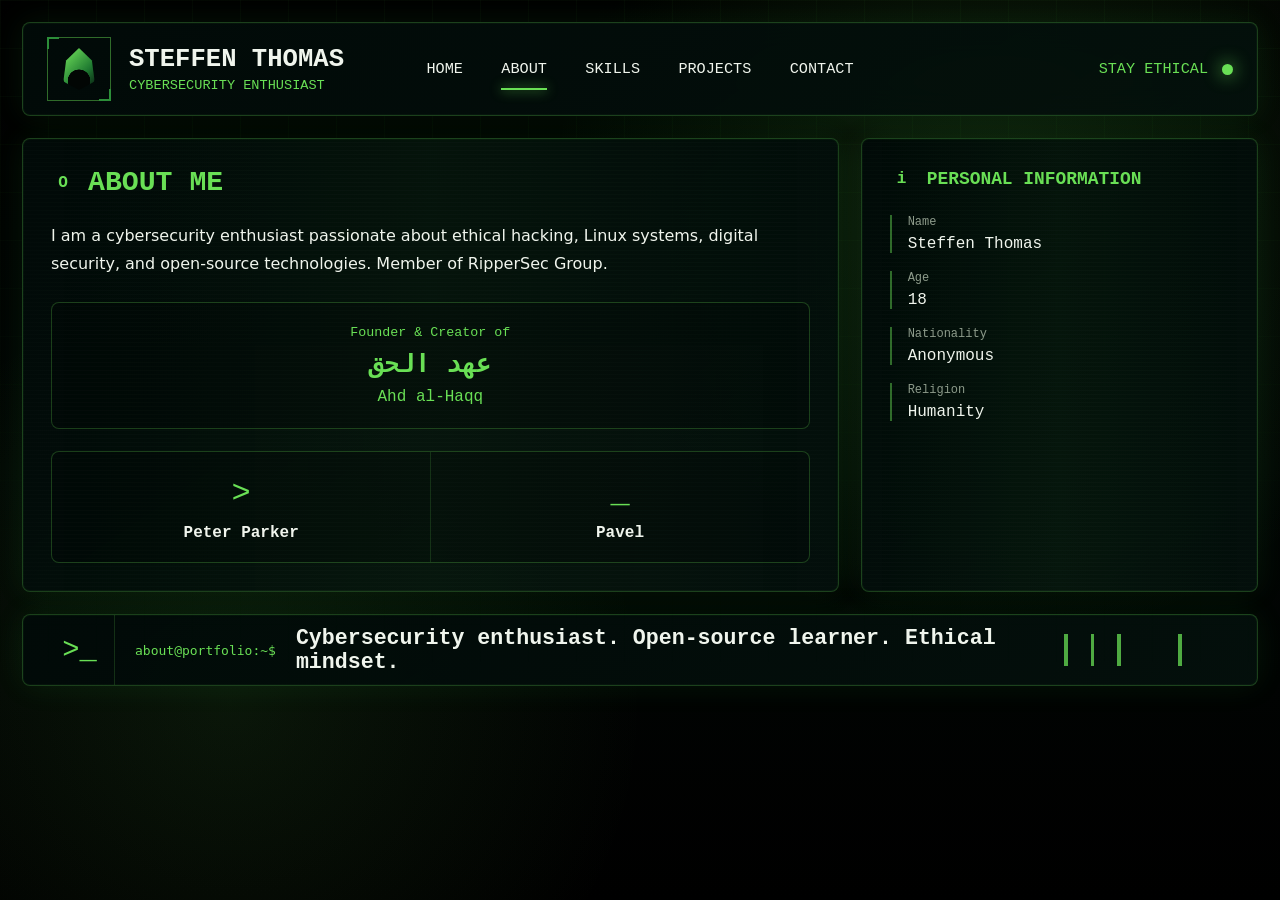
==== about.html @ a9b75145 "Add files via upload" ====
<!doctype html>
<html lang="en">
  <head>
    <meta charset="utf-8">
    <meta name="viewport" content="width=device-width, initial-scale=1">
    <title>About | Cyber Portfolio</title>
    <link rel="stylesheet" href="styles.css">
  </head>
  <body data-page="about">
    <div class="page-shell">
      <header class="site-header">
        <a class="brand" href="index.html" aria-label="Go to home">
          <span class="brand-mark" aria-hidden="true">
            <span class="brand-hood"></span>
          </span>
          <span>
            <strong>Steffen Thomas</strong>
            <small>Cybersecurity Enthusiast</small>
          </span>
        </a>

        <nav class="main-nav" aria-label="Main navigation">
          <a data-nav="home" href="index.html">Home</a>
          <a data-nav="about" href="about.html">About</a>
          <a data-nav="skills" href="skills.html">Skills</a>
          <a data-nav="projects" href="projects.html">Projects</a>
          <a data-nav="contact" href="contact.html">Contact</a>
        </nav>

        <div class="status-pill">
          <span>Stay Ethical</span>
          <i aria-hidden="true"></i>
        </div>
      </header>

      <main class="page-main two-column">
        <section class="panel about-panel">
          <div class="panel-title">
            <span class="icon user" aria-hidden="true"></span>
            <h1>About Me</h1>
          </div>
          <p>
            I am a cybersecurity enthusiast passionate about ethical hacking,
            Linux systems, digital security, and open-source technologies.
            Member of RipperSec Group.
          </p>
          <div class="highlight-box">
            <small>Founder & Creator of</small>
            <strong>عهد الحق</strong>
            <span>Ahd al-Haqq</span>
          </div>
          <div class="alias-grid">
            <div>
              <span class="alias-icon">></span>
              <strong>Peter Parker</strong>
            </div>
            <div>
              <span class="alias-icon">_</span>
              <strong>Pavel</strong>
            </div>
          </div>
        </section>

        <aside class="panel profile-card">
          <div class="panel-title">
            <span class="icon id" aria-hidden="true"></span>
            <h2>Personal Information</h2>
          </div>
          <dl class="info-list stacked">
            <div>
              <dt>Name</dt>
              <dd>Steffen Thomas</dd>
            </div>
            <div>
              <dt>Age</dt>
              <dd>18</dd>
            </div>
            <div>
              <dt>Nationality</dt>
              <dd>Anonymous</dd>
            </div>
            <div>
              <dt>Religion</dt>
              <dd>Humanity</dd>
            </div>
          </dl>
        </aside>
      </main>

      <footer class="terminal-footer">
        <span class="prompt">>_</span>
        <code>about@portfolio:~$</code>
        <strong>Cybersecurity enthusiast. Open-source learner. Ethical mindset.</strong>
        <span class="pulse-line" aria-hidden="true"></span>
      </footer>
    </div>

    <script src="script.js"></script>
  </body>
</html>
---- styles.css ----
:root {
  --bg: #020604;
  --panel: rgba(2, 14, 12, 0.9);
  --panel-soft: rgba(5, 24, 18, 0.78);
  --green: #69df55;
  --green-soft: #2c8e39;
  --text: #f0f5ed;
  --muted: #8d9b8b;
  --line: rgba(105, 223, 85, 0.25);
  --line-strong: rgba(105, 223, 85, 0.45);
  --shadow: 0 0 32px rgba(63, 255, 86, 0.08);
  --mono: "Cascadia Mono", "Consolas", "Courier New", monospace;
  --sans: Inter, system-ui, -apple-system, BlinkMacSystemFont, "Segoe UI", sans-serif;
}

* {
  box-sizing: border-box;
}

html {
  scroll-behavior: smooth;
}

body {
  min-height: 100vh;
  margin: 0;
  color: var(--text);
  font-family: var(--mono);
  background:
    radial-gradient(circle at 78% 22%, rgba(105, 223, 85, 0.13), transparent 28rem),
    radial-gradient(circle at 18% 78%, rgba(105, 223, 85, 0.09), transparent 26rem),
    linear-gradient(180deg, #000 0%, var(--bg) 52%, #000 100%);
}

body::before {
  position: fixed;
  inset: 0;
  pointer-events: none;
  content: "";
  background-image:
    linear-gradient(rgba(105, 223, 85, 0.035) 1px, transparent 1px),
    linear-gradient(90deg, rgba(105, 223, 85, 0.035) 1px, transparent 1px);
  background-size: 48px 48px;
  mask-image: linear-gradient(180deg, #000, transparent 78%);
}

a {
  color: var(--green);
  text-decoration-color: rgba(105, 223, 85, 0.45);
  text-underline-offset: 0.2em;
}

.page-shell {
  width: min(1440px, 100%);
  margin: 0 auto;
  padding: 22px;
}

.site-header,
.terminal-footer,
.panel {
  border: 1px solid var(--line);
  background: linear-gradient(145deg, rgba(1, 10, 8, 0.96), rgba(4, 17, 13, 0.88));
  box-shadow: var(--shadow), inset 0 0 0 1px rgba(105, 223, 85, 0.04);
}

.site-header {
  position: sticky;
  top: 0;
  z-index: 10;
  display: grid;
  grid-template-columns: minmax(220px, 1fr) auto minmax(160px, 1fr);
  align-items: center;
  gap: 20px;
  min-height: 84px;
  padding: 14px 24px;
  border-radius: 8px;
  backdrop-filter: blur(16px);
}

.brand {
  display: inline-flex;
  align-items: center;
  gap: 18px;
  color: var(--text);
  text-decoration: none;
}

.brand strong {
  display: block;
  font-size: clamp(1.1rem, 2vw, 1.75rem);
  letter-spacing: 0;
  text-transform: uppercase;
}

.brand small {
  display: block;
  margin-top: 4px;
  color: var(--green);
  font-size: 0.85rem;
  text-transform: uppercase;
}

.brand-mark {
  position: relative;
  display: grid;
  width: 64px;
  height: 64px;
  place-items: center;
  border: 1px solid var(--line-strong);
}

.brand-mark::before,
.brand-mark::after {
  position: absolute;
  width: 10px;
  height: 10px;
  border: solid var(--green-soft);
  content: "";
}

.brand-mark::before {
  top: -1px;
  left: -1px;
  border-width: 2px 0 0 2px;
}

.brand-mark::after {
  right: -1px;
  bottom: -1px;
  border-width: 0 2px 2px 0;
}

.brand-hood {
  width: 34px;
  height: 42px;
  border-radius: 50% 50% 42% 42%;
  background:
    radial-gradient(circle at 50% 78%, #020604 0 30%, transparent 31%),
    linear-gradient(135deg, #79ec5f, #1f7a31 62%, #06130e);
  clip-path: polygon(50% 0, 88% 30%, 96% 80%, 50% 100%, 4% 80%, 12% 30%);
}

.main-nav {
  display: flex;
  align-items: center;
  justify-content: center;
  gap: clamp(16px, 3vw, 44px);
}

.main-nav a {
  position: relative;
  color: var(--text);
  font-size: 0.95rem;
  text-decoration: none;
  text-transform: uppercase;
}

.main-nav a::after {
  position: absolute;
  right: 0;
  bottom: -12px;
  left: 0;
  height: 2px;
  background: var(--green);
  box-shadow: 0 0 12px var(--green);
  opacity: 0;
  transform: scaleX(0.4);
  transition: opacity 160ms ease, transform 160ms ease;
  content: "";
}

.main-nav a:hover::after,
.main-nav a.active::after {
  opacity: 1;
  transform: scaleX(1);
}

.status-pill {
  display: flex;
  align-items: center;
  justify-content: flex-end;
  gap: 14px;
  color: var(--green);
  font-size: 0.95rem;
  text-transform: uppercase;
}

.status-pill i {
  width: 11px;
  height: 11px;
  border-radius: 50%;
  background: var(--green);
  box-shadow: 0 0 18px var(--green);
}

.dashboard,
.page-main {
  display: grid;
  gap: 22px;
  margin-top: 22px;
}

.dashboard {
  grid-template-columns: minmax(260px, 0.95fr) minmax(320px, 1.05fr) minmax(280px, 1fr);
}

.page-main {
  grid-template-columns: repeat(12, minmax(0, 1fr));
}

.home-grid .hero-panel {
  grid-column: span 7;
}

.home-grid .home-profile {
  grid-column: span 5;
}

.home-grid .mission-panel,
.home-grid .motto-panel {
  grid-column: span 6;
}

.two-column > :first-child {
  grid-column: span 8;
}

.two-column > :last-child {
  grid-column: span 4;
}

.wide-panel {
  grid-column: 1 / -1;
}

.project-grid .tool-panel,
.contact-grid .contact-panel,
.contact-grid .group-panel {
  grid-column: span 6;
}

.contact-grid .social-panel {
  grid-column: 1 / -1;
}

.panel {
  position: relative;
  overflow: hidden;
  min-width: 0;
  border-radius: 8px;
  padding: 28px;
}

.panel::before {
  position: absolute;
  inset: 0;
  pointer-events: none;
  content: "";
  background:
    linear-gradient(90deg, transparent, rgba(105, 223, 85, 0.06), transparent),
    repeating-linear-gradient(0deg, rgba(255, 255, 255, 0.018) 0 1px, transparent 1px 4px);
  opacity: 0.7;
}

.panel > * {
  position: relative;
  z-index: 1;
}

.panel-title {
  display: flex;
  align-items: center;
  gap: 13px;
  margin-bottom: 24px;
  color: var(--green);
}

.panel-title h2 {
  margin: 0;
  font-size: clamp(1rem, 1.4vw, 1.35rem);
  text-transform: uppercase;
}

.panel-title h1 {
  margin: 0;
  font-size: clamp(1.25rem, 2.2vw, 2rem);
  text-transform: uppercase;
}

.icon {
  display: inline-grid;
  width: 24px;
  height: 24px;
  place-items: center;
  color: var(--green);
}

.icon::before {
  font-weight: 800;
}

.bolt::before { content: "Z"; }
.user::before { content: "O"; }
.id::before { content: "i"; }
.mail::before { content: "@"; }
.target::before { content: "+"; }
.group::before { content: "oo"; }
.wrench::before { content: "x"; }
.globe::before { content: "#"; }

.skill-list,
.mission-list {
  display: grid;
  gap: 0;
  padding: 0;
  margin: 0;
  list-style: none;
}

.skill-list li {
  display: flex;
  gap: 14px;
  align-items: center;
  min-height: 46px;
  border-bottom: 1px solid rgba(105, 223, 85, 0.12);
  color: var(--text);
  font-size: 0.95rem;
}

.skill-list span {
  color: var(--green);
}

.about-panel p,
.contact-panel p,
.tool-card p,
.hero-panel p {
  color: var(--text);
  font-family: var(--sans);
  font-size: 1rem;
  line-height: 1.75;
}

.hero-panel {
  min-height: 420px;
  align-content: center;
}

.hero-panel p {
  max-width: 720px;
  font-size: clamp(1.05rem, 1.8vw, 1.35rem);
}

.hero-actions {
  display: flex;
  flex-wrap: wrap;
  gap: 14px;
  margin-top: 28px;
}

.highlight-box,
.alias-grid,
.tool-card {
  border: 1px solid var(--line);
  border-radius: 8px;
  background: rgba(0, 0, 0, 0.18);
}

.highlight-box {
  display: grid;
  justify-items: center;
  gap: 8px;
  margin-top: 24px;
  padding: 22px;
  text-align: center;
}

.highlight-box small,
.highlight-box span {
  color: var(--green);
}

.highlight-box strong {
  color: var(--green);
  font-size: clamp(1.15rem, 2vw, 2rem);
}

.alias-grid {
  display: grid;
  grid-template-columns: 1fr 1fr;
  margin-top: 22px;
}

.alias-grid div {
  display: grid;
  justify-items: center;
  gap: 10px;
  padding: 20px 10px;
  text-align: center;
}

.alias-grid div + div {
  border-left: 1px solid rgba(105, 223, 85, 0.16);
}

.alias-icon {
  display: grid;
  width: 42px;
  height: 42px;
  place-items: center;
  color: var(--green);
  font-size: 2rem;
}

.profile-panel {
  grid-row: span 2;
}

.info-list {
  display: grid;
  grid-template-columns: 1fr 1fr;
  gap: 18px;
  margin: 0 0 24px;
}

.info-list.stacked {
  grid-template-columns: 1fr;
}

.info-list div {
  padding-left: 16px;
  border-left: 2px solid var(--line-strong);
}

.info-list dt {
  color: var(--muted);
  font-size: 0.75rem;
}

.info-list dd {
  margin: 6px 0 0;
  font-size: 1rem;
}

.portrait-wrap {
  position: relative;
  display: grid;
  min-height: 420px;
  place-items: end center;
  margin: 8px -14px 0;
}

.portrait-wrap::before {
  position: absolute;
  width: min(92%, 420px);
  aspect-ratio: 1;
  border: 1px solid rgba(105, 223, 85, 0.22);
  border-radius: 50%;
  background:
    repeating-radial-gradient(circle, rgba(105, 223, 85, 0.18) 0 1px, transparent 1px 22px),
    conic-gradient(from 80deg, transparent, rgba(105, 223, 85, 0.35), transparent 42%);
  filter: drop-shadow(0 0 26px rgba(105, 223, 85, 0.15));
  content: "";
}

.portrait-wrap img {
  position: relative;
  width: min(95%, 420px);
  max-height: 520px;
  object-fit: contain;
  filter: drop-shadow(0 0 24px rgba(91, 236, 81, 0.23));
}

blockquote {
  margin: 8px 0 0;
  padding: 18px;
  border: 1px solid var(--line);
  border-radius: 8px;
  color: var(--text);
  font-family: var(--sans);
  line-height: 1.55;
  text-align: center;
}

.contact-row,
.group-item,
.motto-panel {
  display: flex;
  align-items: center;
  gap: 18px;
}

.telegram-mark {
  display: grid;
  flex: 0 0 auto;
  width: 68px;
  height: 68px;
  place-items: center;
  border-radius: 50%;
  color: #fff;
  background: linear-gradient(145deg, #2db7ff, #0977d8);
  font: 800 2rem var(--sans);
  box-shadow: 0 0 24px rgba(45, 183, 255, 0.28);
}

.contact-row strong,
.contact-row a {
  display: block;
}

.mission-list {
  gap: 14px;
}

.mission-list li {
  position: relative;
  padding-left: 30px;
  font-family: var(--sans);
}

.mission-list li::before {
  position: absolute;
  left: 0;
  width: 14px;
  height: 14px;
  border: 2px solid var(--green);
  border-radius: 50%;
  box-shadow: inset 0 0 0 3px rgba(105, 223, 85, 0.16);
  content: "";
}

.group-panel {
  align-self: stretch;
}

.group-item {
  align-items: flex-start;
  padding: 18px 0;
  border-bottom: 1px solid rgba(105, 223, 85, 0.14);
}

.group-item:last-child {
  border-bottom: 0;
}

.group-item strong,
.group-item small,
.group-item a {
  display: block;
}

.group-item small {
  margin: 8px 0 14px;
  color: var(--green);
  word-break: break-word;
}

.mini-avatar {
  display: block;
  flex: 0 0 auto;
  width: 72px;
  height: 72px;
  border: 1px solid var(--line);
  border-radius: 8px;
  background:
    radial-gradient(circle at 50% 56%, #000 0 26%, transparent 27%),
    linear-gradient(145deg, #0f241b, #06100c);
}

.group-symbol {
  display: grid;
  flex: 0 0 auto;
  width: 72px;
  height: 72px;
  place-items: center;
  color: var(--green);
  font-size: 2.2rem;
}

.button-link {
  display: inline-block;
  width: 132px;
  padding: 10px 14px;
  border: 1px solid var(--line-strong);
  border-radius: 6px;
  text-align: center;
  text-decoration: none;
  text-transform: uppercase;
}

.button-link.ghost {
  color: var(--text);
  border-color: rgba(240, 245, 237, 0.24);
}

.tool-card {
  display: grid;
  grid-template-columns: 92px 1fr;
  gap: 22px;
  align-items: center;
  padding: 20px;
}

.terminal-icon {
  display: grid;
  width: 92px;
  aspect-ratio: 1;
  place-items: center;
  border: 1px solid var(--line-strong);
  border-radius: 8px;
  color: var(--green);
  font-size: 1.8rem;
}

.tool-card h3 {
  margin: 0 0 14px;
  color: var(--green);
  font-size: clamp(1.4rem, 3vw, 2.1rem);
}

.tool-card h2 {
  margin: 0 0 14px;
  color: var(--green);
  font-size: clamp(1.4rem, 3vw, 2.1rem);
}

.social-panel {
  align-self: start;
}

.motto-panel {
  justify-content: space-between;
  min-height: 138px;
}

.motto-panel strong {
  color: var(--green);
  font-size: clamp(1rem, 1.6vw, 1.3rem);
  line-height: 1.7;
  text-transform: uppercase;
}

.small-portrait {
  width: 72px;
  height: 86px;
  border: 1px solid var(--line);
  border-radius: 8px;
  background:
    radial-gradient(circle at 50% 62%, #000 0 30%, transparent 31%),
    linear-gradient(145deg, #10271d, #06110d);
}

.fingerprint {
  width: 82px;
  height: 82px;
  border-radius: 50%;
  background:
    repeating-radial-gradient(ellipse at center, transparent 0 5px, rgba(105, 223, 85, 0.75) 6px 8px, transparent 9px 13px);
  mask-image: radial-gradient(ellipse at center, #000 58%, transparent 59%);
}

.terminal-footer {
  display: grid;
  grid-template-columns: 70px auto 1fr 190px;
  align-items: center;
  gap: 20px;
  min-height: 70px;
  margin-top: 22px;
  padding: 0 22px;
  border-radius: 8px;
}

.prompt {
  display: grid;
  height: 70px;
  place-items: center;
  border-right: 1px solid rgba(105, 223, 85, 0.18);
  color: var(--green);
  font-size: 1.8rem;
}

.terminal-footer code {
  color: var(--green);
}

.terminal-footer strong {
  justify-self: center;
  font-size: clamp(1rem, 1.8vw, 1.35rem);
}

.pulse-line {
  height: 32px;
  background:
    linear-gradient(90deg, transparent 0 10%, var(--green) 10% 12%, transparent 12% 24%, var(--green) 24% 26%, transparent 26% 38%, var(--green) 38% 40%, transparent 40% 70%, var(--green) 70% 72%, transparent 72% 100%);
  opacity: 0.75;
}

@media (max-width: 1120px) {
  .site-header {
    grid-template-columns: 1fr;
  }

  .main-nav {
    order: 3;
    flex-wrap: wrap;
  }

  .status-pill {
    justify-content: flex-start;
  }

  .dashboard {
    grid-template-columns: 1fr 1fr;
  }

  .page-main,
  .home-grid,
  .two-column,
  .project-grid,
  .contact-grid {
    grid-template-columns: 1fr 1fr;
  }

  .home-grid .hero-panel,
  .home-grid .home-profile,
  .home-grid .mission-panel,
  .home-grid .motto-panel,
  .two-column > :first-child,
  .two-column > :last-child,
  .project-grid .tool-panel,
  .contact-grid .contact-panel,
  .contact-grid .group-panel,
  .contact-grid .social-panel,
  .wide-panel {
    grid-column: auto;
  }

  .profile-panel {
    grid-row: auto;
  }
}

@media (max-width: 760px) {
  .page-shell {
    padding: 12px;
  }

  .site-header {
    position: static;
    padding: 16px;
  }

  .brand {
    align-items: flex-start;
  }

  .main-nav {
    justify-content: flex-start;
    gap: 18px;
  }

  .dashboard {
    grid-template-columns: 1fr;
    gap: 14px;
  }

  .page-main,
  .home-grid,
  .two-column,
  .project-grid,
  .contact-grid {
    grid-template-columns: 1fr;
    gap: 14px;
  }

  .hero-panel {
    min-height: auto;
  }

  .panel {
    padding: 20px;
  }

  .info-list,
  .alias-grid,
  .tool-card {
    grid-template-columns: 1fr;
  }

  .alias-grid div + div {
    border-top: 1px solid rgba(105, 223, 85, 0.16);
    border-left: 0;
  }

  .portrait-wrap {
    min-height: 320px;
  }

  .contact-row,
  .group-item,
  .motto-panel {
    align-items: flex-start;
  }

  .terminal-footer {
    grid-template-columns: 52px 1fr;
    padding: 0 14px 14px 0;
  }

  .terminal-footer strong,
  .pulse-line {
    grid-column: 2;
    justify-self: start;
  }
}
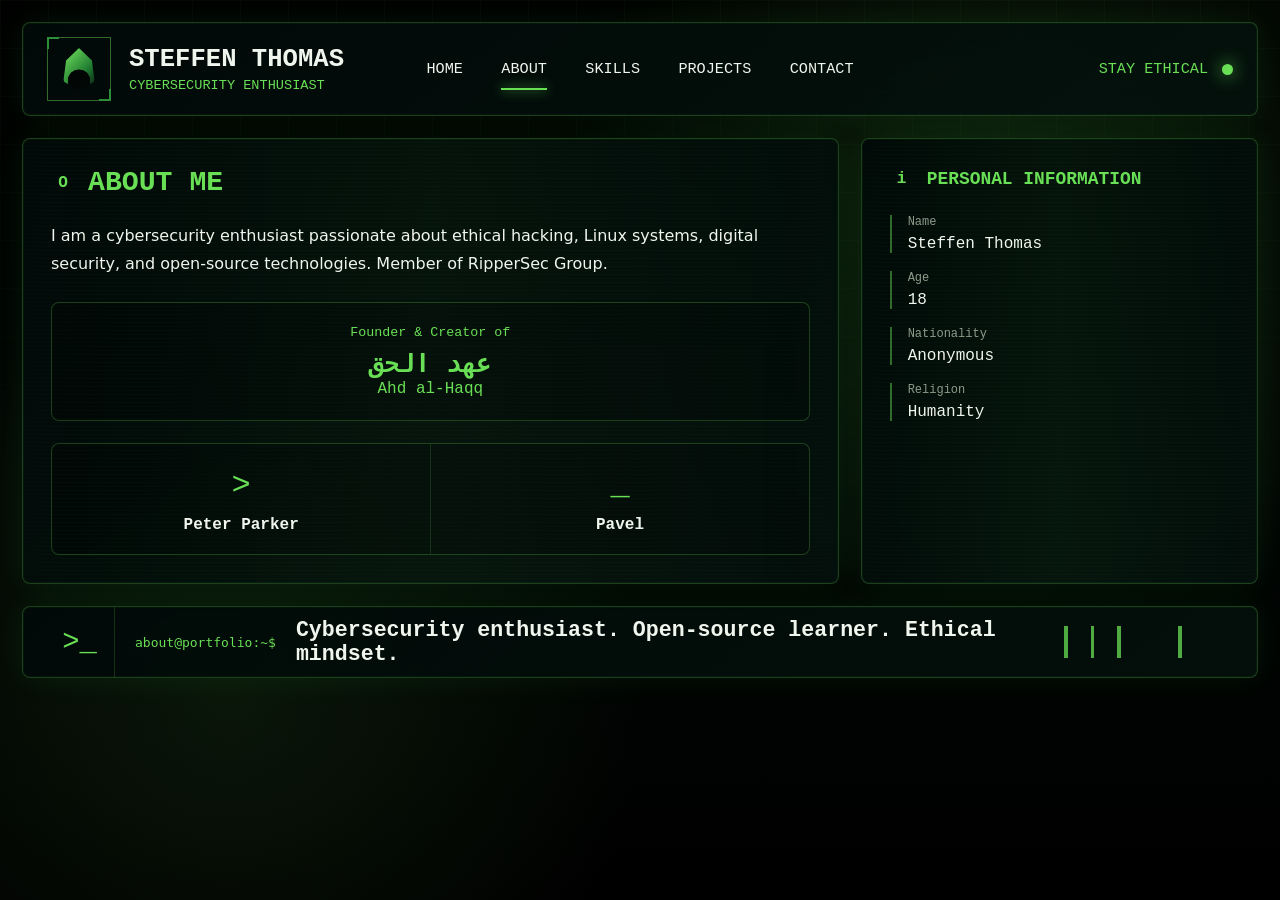
==== commit fdcceea3: "Update about.html" ====
--- a/about.html
+++ b/about.html
@@ -46,9 +46,17 @@
           </p>
           <div class="highlight-box">
             <small>Founder & Creator of</small>
-            <strong>عهد الحق</strong>
-            <span>Ahd al-Haqq</span>
-          </div>
+
+            <a href="https://t.me/AHDALHAQQ"
+              target="_blank"
+              style="text-decoration:none; color:inherit;">
+
+              <strong>عهد الحق</strong>
+              <br>
+              <span>Ahd al-Haqq</span>
+
+              </a>
+            </div>
           <div class="alias-grid">
             <div>
               <span class="alias-icon">></span>
